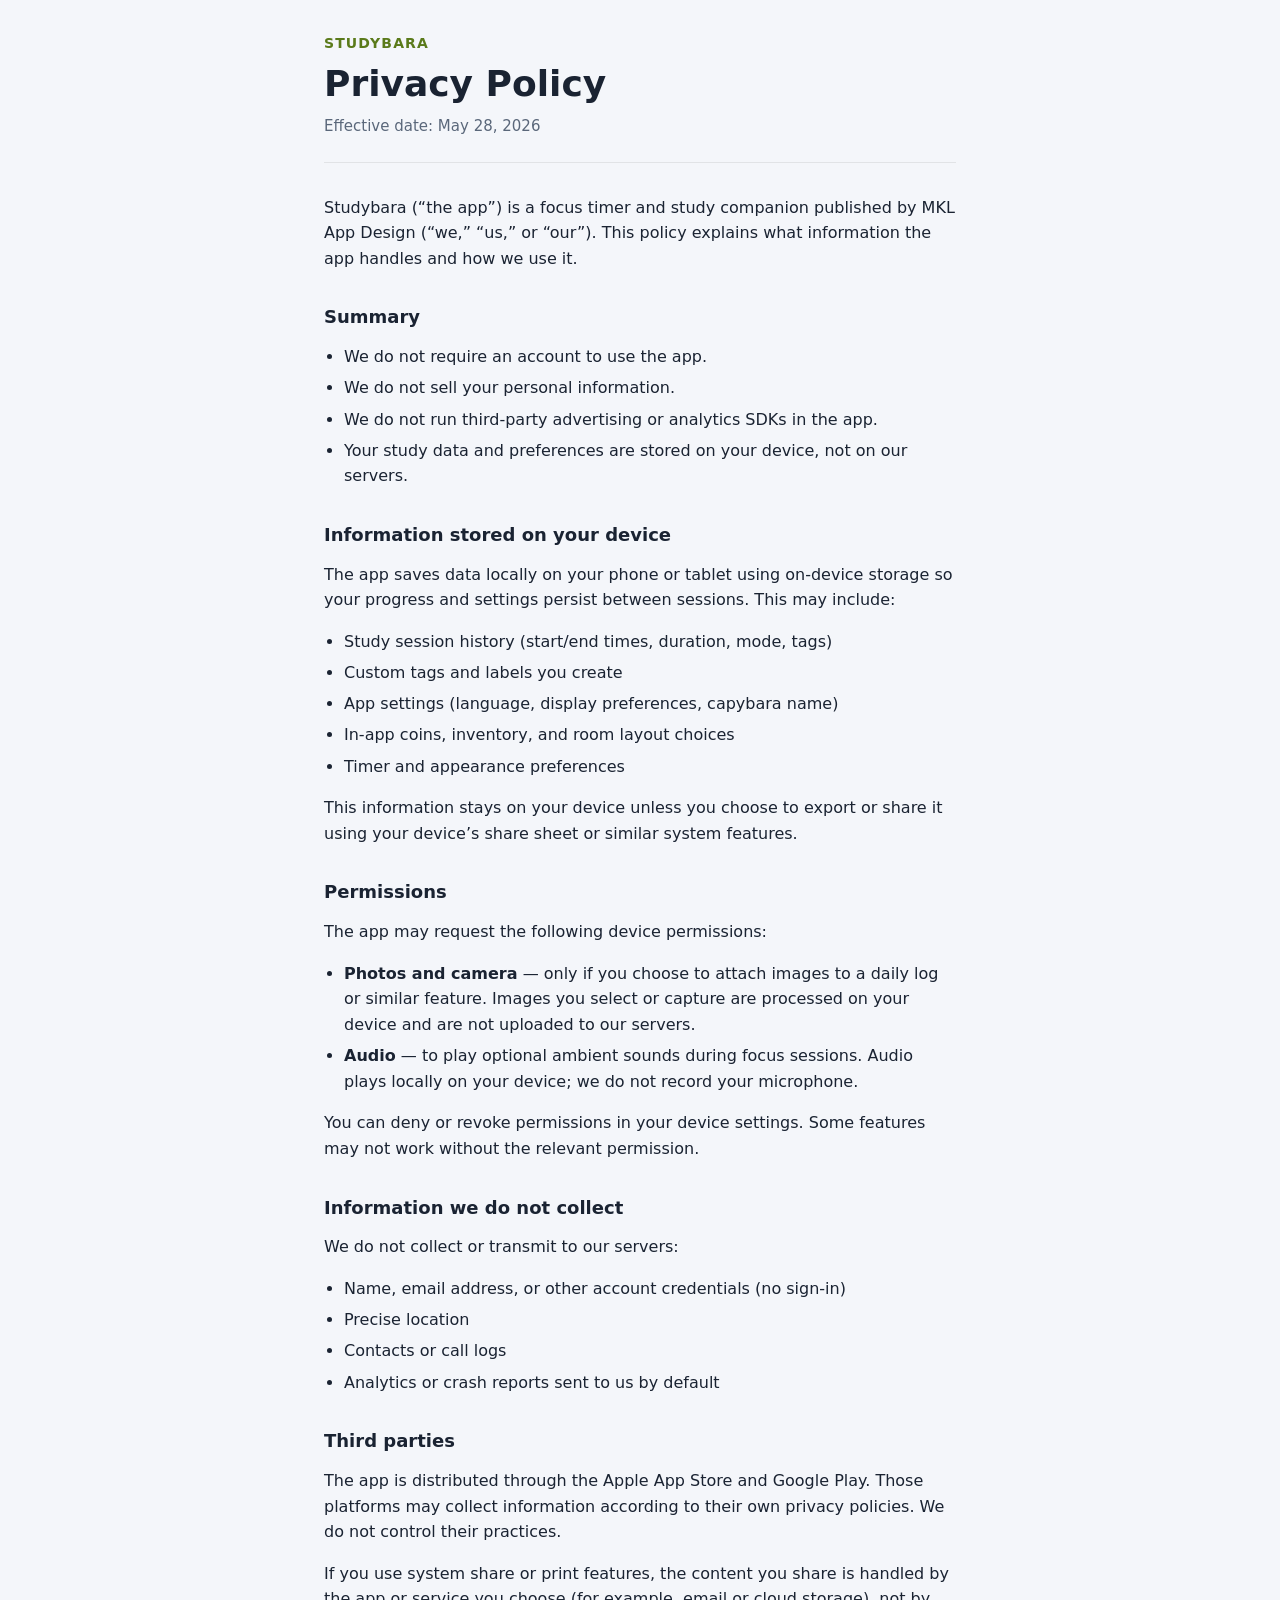
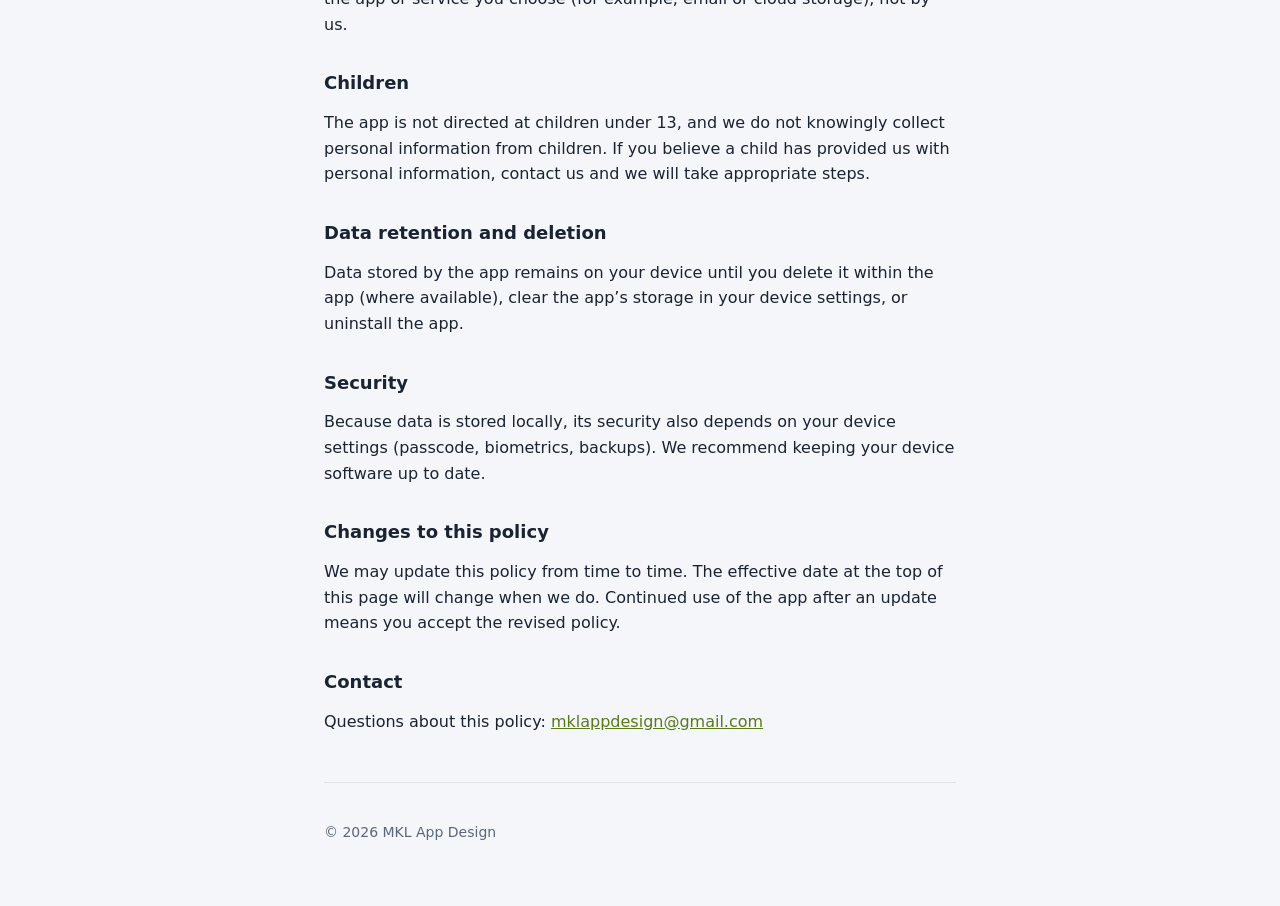
==== index.html @ 216bdfc6 "Add Studybara privacy policy for GitHub Pages. Co-authored-by: Cursor <cursoragent@cursor.com>" ====
<!DOCTYPE html>
<html lang="en">
  <head>
    <meta charset="utf-8" />
    <meta name="viewport" content="width=device-width, initial-scale=1" />
    <title>Studybara</title>
    <meta http-equiv="refresh" content="0; url=privacy-policy/" />
    <link rel="canonical" href="privacy-policy/" />
  </head>
  <body>
    <p><a href="privacy-policy/">Studybara Privacy Policy</a></p>
  </body>
</html>
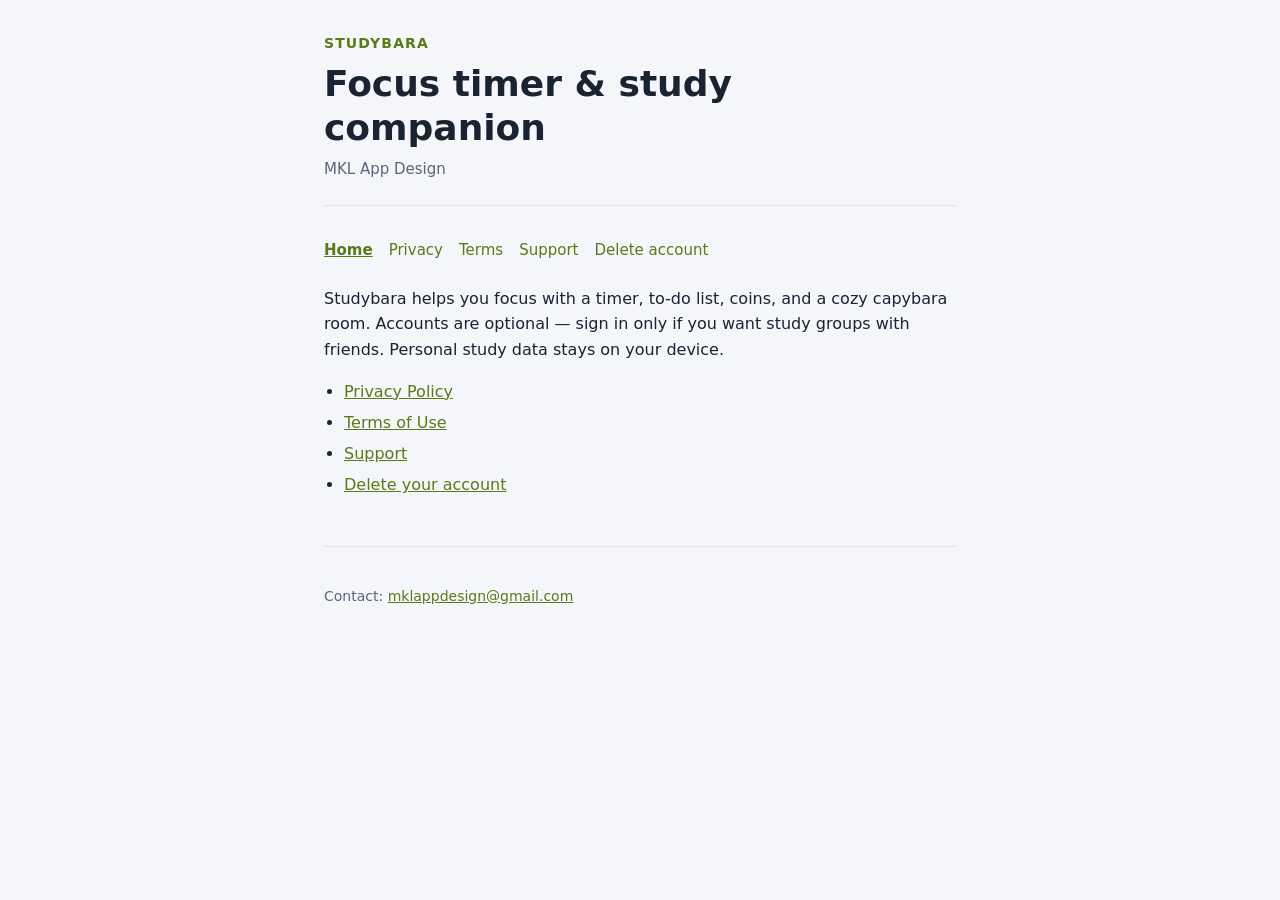
==== commit 7c2993d9: "Publish accounts-era legal pages for Studybara 1.0.3. Rewrites privacy policy for optional sign-in, " ====
--- a/index.html
+++ b/index.html
@@ -3,11 +3,46 @@
   <head>
     <meta charset="utf-8" />
     <meta name="viewport" content="width=device-width, initial-scale=1" />
-    <title>Studybara</title>
-    <meta http-equiv="refresh" content="0; url=privacy-policy/" />
-    <link rel="canonical" href="privacy-policy/" />
+    <title>Studybara — Legal &amp; support</title>
+    <meta
+      name="description"
+      content="Studybara is a focus timer and study companion. Legal pages and support."
+    />
+    <link rel="stylesheet" href="assets/site.css" />
   </head>
   <body>
-    <p><a href="privacy-policy/">Studybara Privacy Policy</a></p>
+    <main class="page">
+      <header class="header">
+        <p class="eyebrow">Studybara</p>
+        <h1>Focus timer &amp; study companion</h1>
+        <p class="meta">MKL App Design</p>
+      </header>
+
+      <nav class="site-nav" aria-label="Legal">
+        <a href="./" aria-current="page">Home</a>
+        <a href="privacy-policy/">Privacy</a>
+        <a href="terms/">Terms</a>
+        <a href="support/">Support</a>
+        <a href="delete-account/">Delete account</a>
+      </nav>
+
+      <article class="content">
+        <p>
+          Studybara helps you focus with a timer, to-do list, coins, and a cozy
+          capybara room. Accounts are optional — sign in only if you want study
+          groups with friends. Personal study data stays on your device.
+        </p>
+        <ul>
+          <li><a href="privacy-policy/">Privacy Policy</a></li>
+          <li><a href="terms/">Terms of Use</a></li>
+          <li><a href="support/">Support</a></li>
+          <li><a href="delete-account/">Delete your account</a></li>
+        </ul>
+      </article>
+
+      <footer class="footer">
+        <p>Contact: <a href="mailto:mklappdesign@gmail.com">mklappdesign@gmail.com</a></p>
+      </footer>
+    </main>
   </body>
 </html>
--- a/assets/site.css
+++ b/assets/site.css
@@ -0,0 +1,136 @@
+:root {
+  color-scheme: light dark;
+  --bg: #0c1528;
+  --surface: #152238;
+  --text: #e8edf5;
+  --muted: #9aa8bc;
+  --accent: #c8d86a;
+  --border: rgba(255, 255, 255, 0.08);
+  --max-width: 42rem;
+  font-family: system-ui, -apple-system, "Segoe UI", Roboto, sans-serif;
+  line-height: 1.6;
+}
+
+@media (prefers-color-scheme: light) {
+  :root {
+    --bg: #f4f6fa;
+    --surface: #ffffff;
+    --text: #1a2332;
+    --muted: #5a677a;
+    --accent: #5a7a1a;
+    --border: rgba(0, 0, 0, 0.08);
+  }
+}
+
+* {
+  box-sizing: border-box;
+}
+
+body {
+  margin: 0;
+  background: var(--bg);
+  color: var(--text);
+}
+
+.page {
+  max-width: var(--max-width);
+  margin: 0 auto;
+  padding: 2rem 1.25rem 3rem;
+}
+
+.header {
+  margin-bottom: 2rem;
+  padding-bottom: 1.5rem;
+  border-bottom: 1px solid var(--border);
+}
+
+.eyebrow {
+  margin: 0 0 0.5rem;
+  font-size: 0.875rem;
+  font-weight: 600;
+  letter-spacing: 0.08em;
+  text-transform: uppercase;
+  color: var(--accent);
+}
+
+h1 {
+  margin: 0 0 0.5rem;
+  font-size: clamp(1.75rem, 5vw, 2.25rem);
+  line-height: 1.2;
+}
+
+.meta {
+  margin: 0;
+  color: var(--muted);
+  font-size: 0.9375rem;
+}
+
+.content h2 {
+  margin: 2rem 0 0.75rem;
+  font-size: 1.125rem;
+}
+
+.content p,
+.content ul {
+  margin: 0 0 1rem;
+}
+
+.content ul {
+  padding-left: 1.25rem;
+}
+
+.content li {
+  margin-bottom: 0.35rem;
+}
+
+a {
+  color: var(--accent);
+}
+
+.footer {
+  margin-top: 3rem;
+  padding-top: 1.5rem;
+  border-top: 1px solid var(--border);
+  color: var(--muted);
+  font-size: 0.875rem;
+}
+
+.site-nav {
+  display: flex;
+  flex-wrap: wrap;
+  gap: 0.5rem 1rem;
+  margin: 0 0 1.5rem;
+  font-size: 0.9375rem;
+}
+
+.site-nav a {
+  text-decoration: none;
+}
+
+.site-nav a[aria-current="page"] {
+  font-weight: 600;
+  text-decoration: underline;
+}
+
+.content table {
+  width: 100%;
+  border-collapse: collapse;
+  margin: 0 0 1rem;
+  font-size: 0.9375rem;
+}
+
+.content th,
+.content td {
+  border: 1px solid var(--border);
+  padding: 0.5rem 0.65rem;
+  text-align: left;
+  vertical-align: top;
+}
+
+.callout {
+  margin: 1.5rem 0;
+  padding: 1rem 1.1rem;
+  border-left: 3px solid var(--accent);
+  background: var(--surface);
+  border-radius: 0 0.5rem 0.5rem 0;
+}
